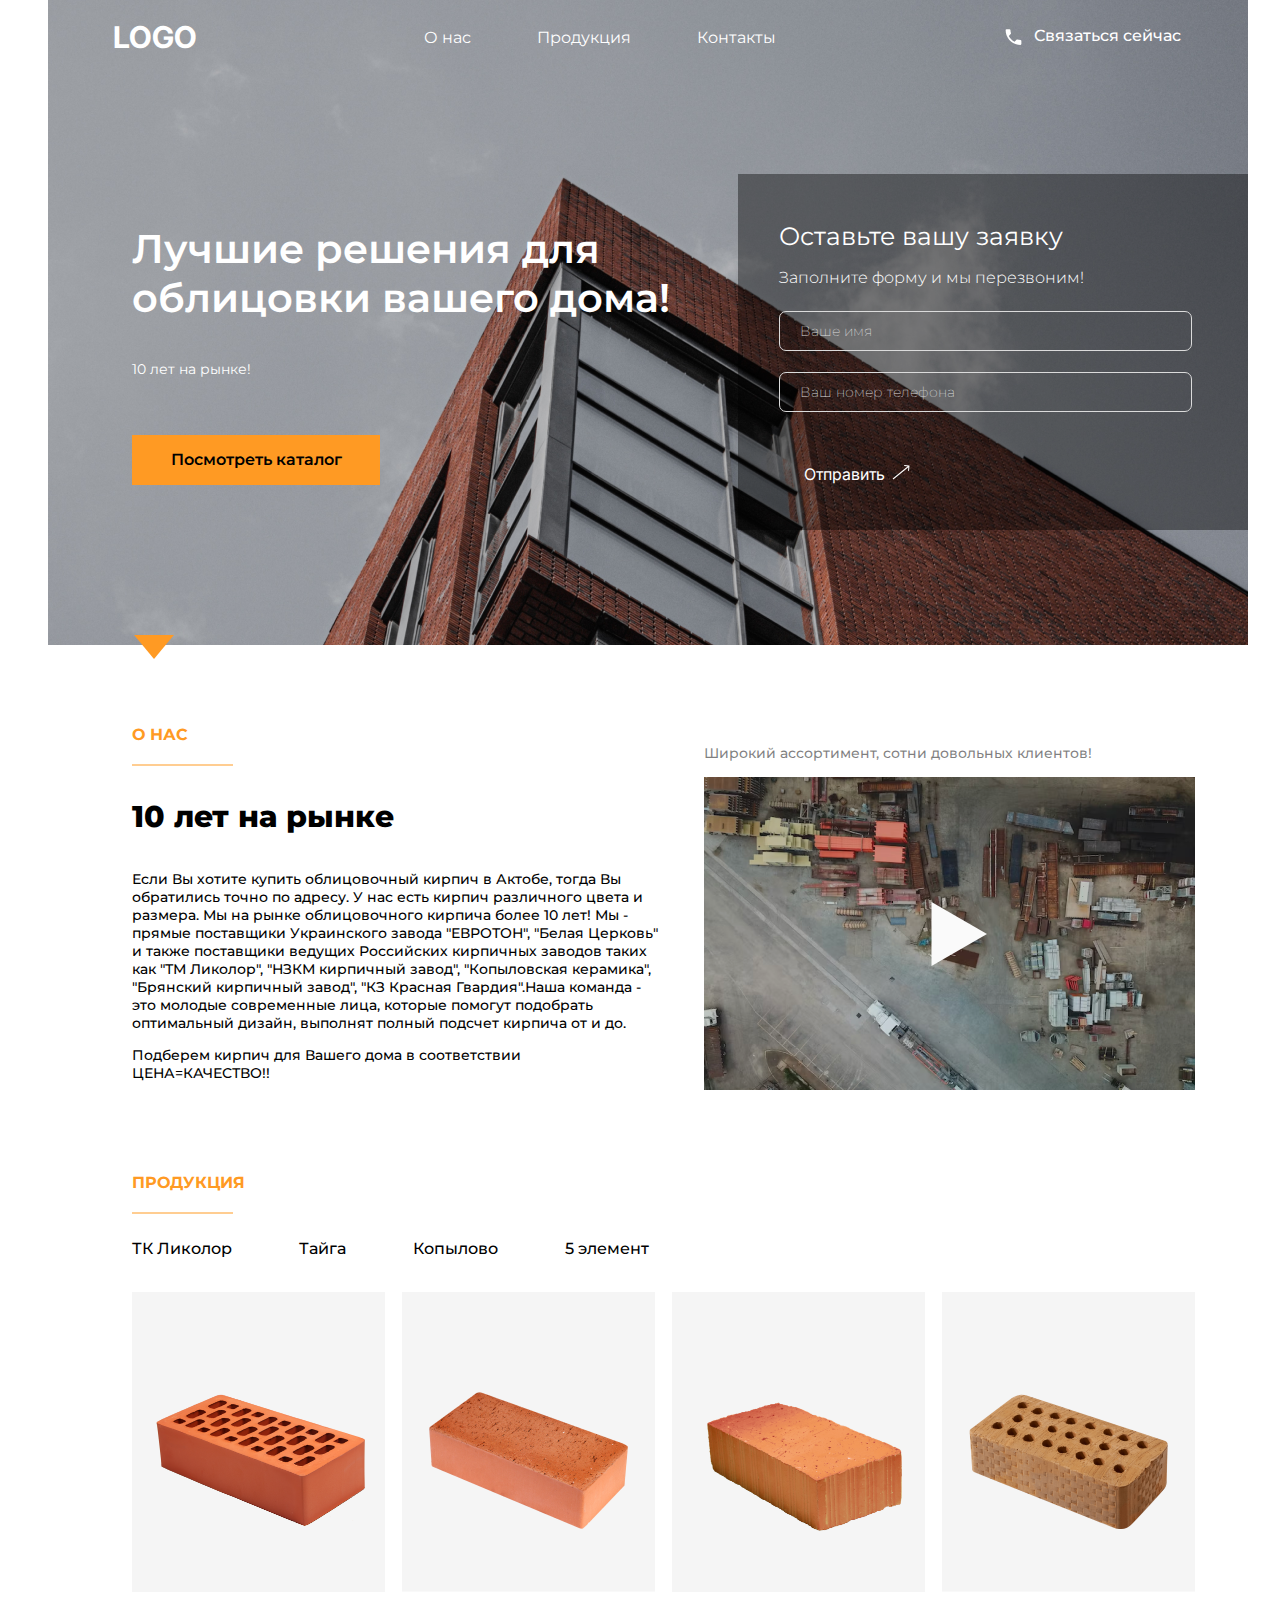
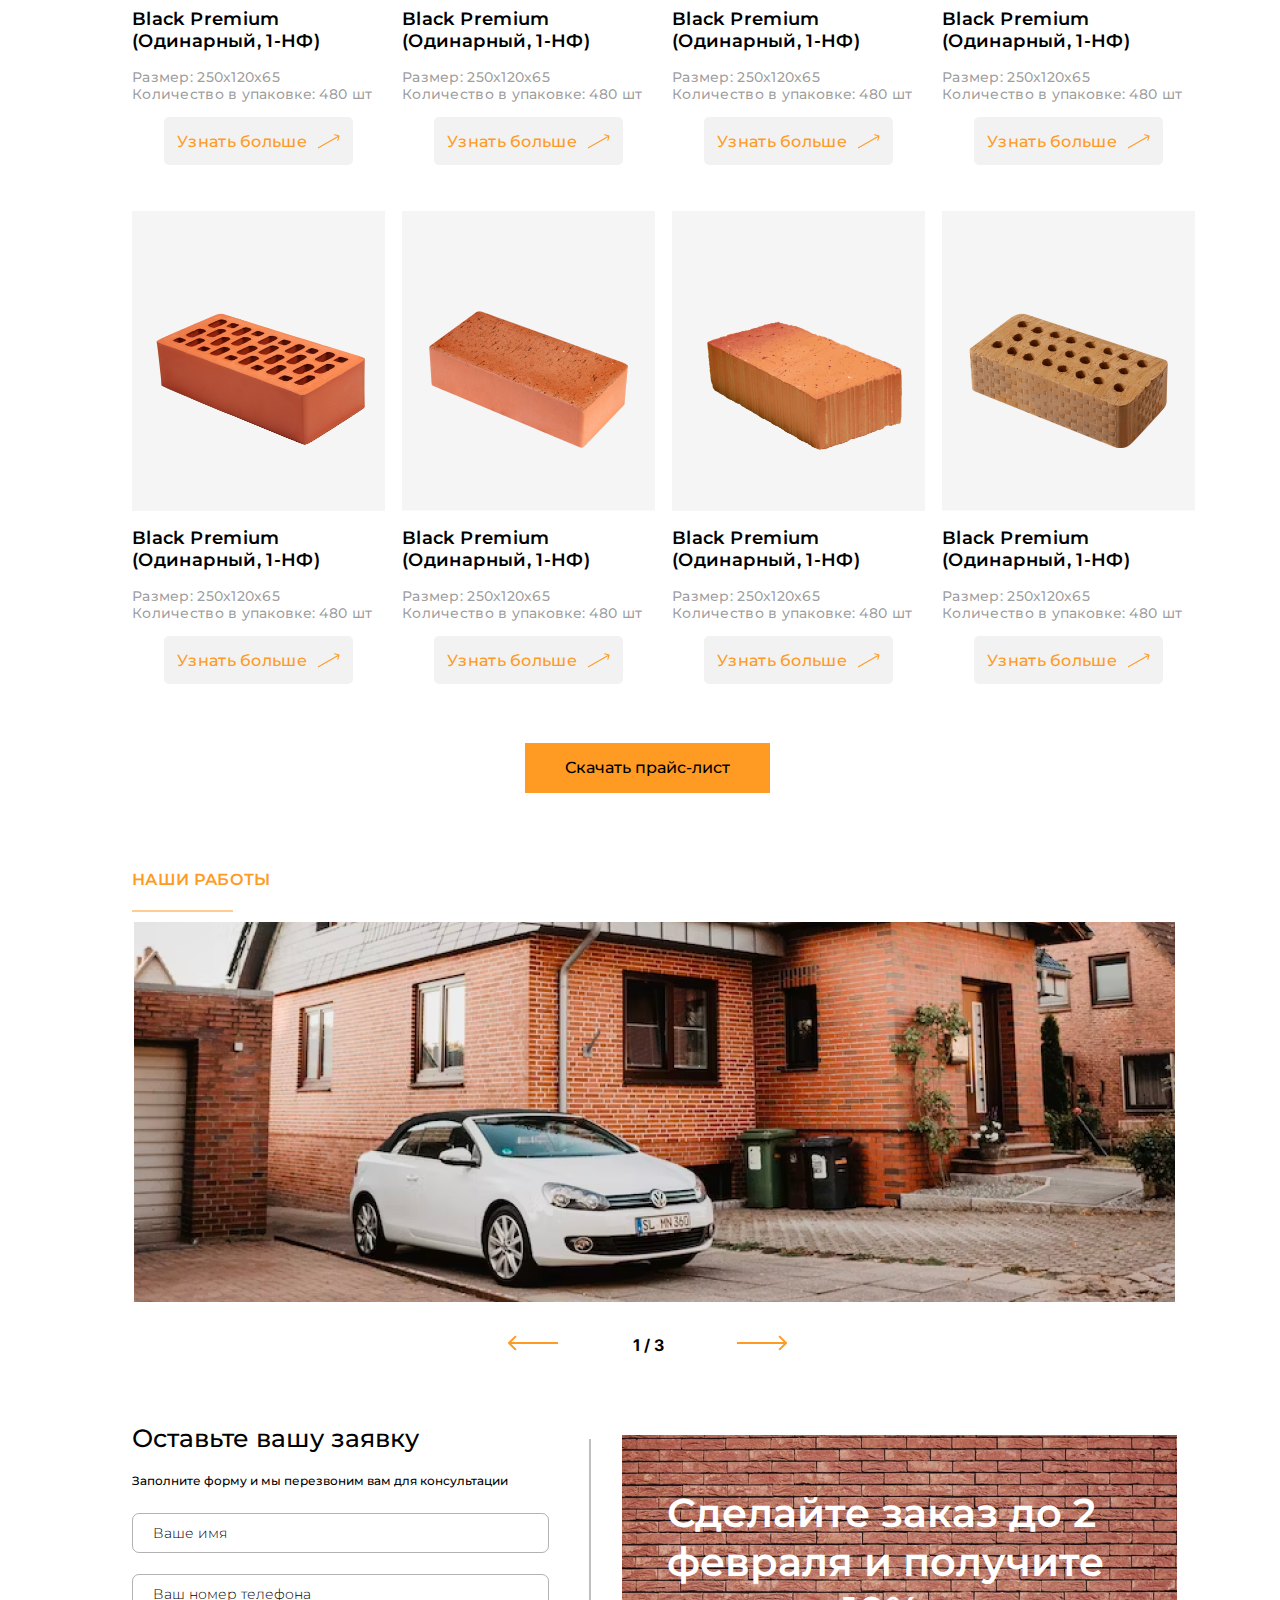
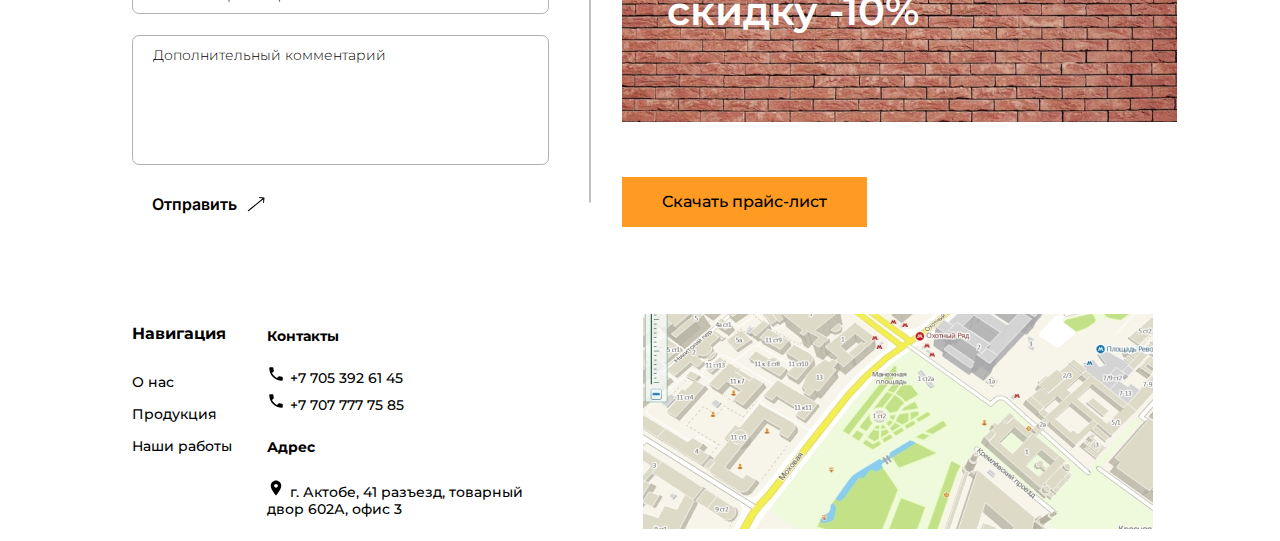
==== index.html @ 17f1da3a "Update and rename main.html to index.html" ====
<!DOCTYPE html>
<html>
  <head>
    <meta charset="utf-8">
    <meta name="author" content="пэкло">
    <meta name="description" content="TEST">
    <meta name="keywords" content="тест, проверка, html">
    <link rel="shortcut icon" href="favicon.ico" type="image/x-icon">
    <link rel="stylesheet" type="text/css" href="css.css" />
    <link rel="preconnect" href="https://fonts.googleapis.com">
    <link rel="preconnect" href="https://fonts.gstatic.com" crossorigin>
    <link href="https://fonts.googleapis.com/css2?family=Inter:wght@400&Inter:wght@700&family=Montserrat:wght@200&family=Montserrat:wght@300&family=Montserrat:wght@400&family=Montserrat:wght@500&family=Montserrat:wght@600&family=Montserrat:wght@700&display=swap" rel="stylesheet">
    <title>ObHouse</title>
  </head>
  <body>
    <div id="#space" class="space"></div>
    <nav class="navbar">
      <div class="container">
        <a href="#" class="navbar-brand">LOGO</a>
        <div class="navbar-wrap">
          <ul class="navbar-menu">
            <li><a href="#about-us">О нас</a></li>
            <li><a href="#products">Продукция</a></li>
            <li><a href="#contacts">Контакты</a></li>
          </ul>
        </div>
        <div class="callback-container"><svg width="21" height="22" viewBox="0 0 21 22" fill="none" xmlns="http://www.w3.org/2000/svg"><path d="M5.7925 9.94125C7.0525 12.4175 9.0825 14.4387 11.5588 15.7075L13.4837 13.7825C13.72 13.5463 14.07 13.4675 14.3763 13.5725C15.3562 13.8962 16.415 14.0712 17.5 14.0712C17.9812 14.0712 18.375 14.465 18.375 14.9462V18C18.375 18.4812 17.9812 18.875 17.5 18.875C9.28375 18.875 2.625 12.2163 2.625 4C2.625 3.51875 3.01875 3.125 3.5 3.125H6.5625C7.04375 3.125 7.4375 3.51875 7.4375 4C7.4375 5.09375 7.6125 6.14375 7.93625 7.12375C8.0325 7.43 7.9625 7.77125 7.7175 8.01625L5.7925 9.94125Z" fill="white"/></svg><a href="#popup" class="callback">Связаться сейчас</a>
        </div> 
      </div>
    </nav>
    <div class="body-container">
      <div class="body-container-leftside">
        <h1>Лучшие решения для облицовки вашего дома!</h1>
        <h2>10 лет на рынке!</h2>
        <a href="#products"><button>Посмотреть каталог</button></a>
      </div>
      <div class="body-container-rightside">
        <div class="body-container-rightside-inside">
          <h1>Оставьте вашу заявку</h1>
          <h2>Заполните форму и мы перезвоним!</h2>
          <form class="BCRI_input">
            <input id="inputName" type="text" name="firstname" placeholder="Ваше имя">
            <input id="inputTel" type="tel" name="telnum" maxlength="16" placeholder="Ваш номер телефона">
          </form>
          <div class="error_js_upper" id="error" style="color: red"></div>
          <a id="popupAppl" class="popup_appl_a" href="#popup_appl"><button class="BCRI_button" onclick="checkForm(this)">Отправить<svg width="18" height="15" viewBox="0 0 18 15" fill="none" xmlns="http://www.w3.org/2000/svg"><path d="M17.4973 1.05145C17.5258 0.776773 17.3261 0.531069 17.0514 0.502653L12.5753 0.0396072C12.3007 0.0111928 12.055 0.210827 12.0265 0.485504C11.9981 0.760181 12.1978 1.00589 12.4724 1.0343L16.4512 1.4459L16.0396 5.42466C16.0112 5.69934 16.2108 5.94504 16.4855 5.97346C16.7602 6.00187 17.0059 5.80224 17.0343 5.52756L17.4973 1.05145ZM1.3153 14.3881L17.3153 1.38806L16.6847 0.611943L0.684704 13.6119L1.3153 14.3881Z" fill="white"/></svg></button></a>
          <button id="BCRI_button" id="BCRI_button" class="BCRI_button" onclick="checkForm(this)">Отправить<svg width="18" height="15" viewBox="0 0 18 15" fill="none" xmlns="http://www.w3.org/2000/svg"><path d="M17.4973 1.05145C17.5258 0.776773 17.3261 0.531069 17.0514 0.502653L12.5753 0.0396072C12.3007 0.0111928 12.055 0.210827 12.0265 0.485504C11.9981 0.760181 12.1978 1.00589 12.4724 1.0343L16.4512 1.4459L16.0396 5.42466C16.0112 5.69934 16.2108 5.94504 16.4855 5.97346C16.7602 6.00187 17.0059 5.80224 17.0343 5.52756L17.4973 1.05145ZM1.3153 14.3881L17.3153 1.38806L16.6847 0.611943L0.684704 13.6119L1.3153 14.3881Z" fill="white"/></svg></button>
        </div>
      </div>
    </div>
    <svg class ="svg-delta" width="40" height="24" viewBox="0 0 40 24" fill="none" xmlns="http://www.w3.org/2000/svg"><path d="M20 24L39.9186 0H0.0814152L20 24Z" fill="#FF9A23"/></svg>
    <div class="AbtComp" id="about-us">
      <div class="AbtComp-leftside">
        <h1>О НАС</h1>
        <h2>10 лет на рынке</h2>
        <p class="AbtComp-text">
           Если Вы хотите купить облицовочный кирпич в Актобе, тогда Вы обратились точно по адресу. У нас есть кирпич различного цвета и размера. Мы на рынке облицовочного кирпича более 10 лет! Мы - прямые поставщики Украинского завода "ЕВРОТОН", "Белая Церковь" и также поставщики ведущих Российских кирпичных заводов таких как "ТМ Ликолор", "НЗКМ кирпичный завод", "Копыловская керамика", "Брянский кирпичный завод", "КЗ Красная Гвардия".Наша команда - это молодые современные лица, которые помогут подобрать оптимальный дизайн, выполнят полный подсчет кирпича от и до.
        </p>
        <p class="AbtComp-text-second">
          Подберем кирпич для Вашего дома в соответствии ЦЕНА=КАЧЕСТВО!!
        </p>
      </div>
      <div class="AbtComp-rightside">
        <h1>Широкий ассортимент, сотни довольных клиентов!</h1>
        <img src="img/image2.png"/>
        <svg width="56" height="66" viewBox="0 0 56 66" fill="none" xmlns="http://www.w3.org/2000/svg"><path d="M56 33L0.5 0.957062L0.5 65.0429L56 33Z" fill="#FAFAFA"/></svg>
      </div>
    </div>
    <div class="products" id="products">
      <h1 class="products-hero-text">ПРОДУКЦИЯ</h1>
      <div class="products-categories">
        <a>ТК Ликолор</a>
        <a>Тайга</a>
        <a>Копылово</a>
        <a>5 элемент</a>
      </div>
      <div class="products-cards">
        <div class="products-cards-top">
          <div class="products-card">
            <img src="img/block1.png" alt="zxc"/>
            <h1>Black Premium (Одинарный, 1-НФ)</h1>
            <h2>Размер: 250х120х65</h2>
            <h3>Количество в упаковке: 480 шт</h3>
            <button>Узнать больше<svg width="23" height="15" viewBox="0 0 23 15" fill="none" xmlns="http://www.w3.org/2000/svg"><path d="M22.4824 2.13156C22.555 1.86515 22.398 1.59028 22.1316 1.51762L17.7901 0.333589C17.5237 0.260932 17.2488 0.418 17.1762 0.684413C17.1035 0.950826 17.2606 1.2257 17.527 1.29835L21.3861 2.35082L20.3336 6.20988C20.2609 6.47629 20.418 6.75116 20.6844 6.82382C20.9508 6.89648 21.2257 6.73941 21.2984 6.473L22.4824 2.13156ZM1.24807 14.4341L22.2481 2.43412L21.7519 1.56588L0.751931 13.5659L1.24807 14.4341Z" fill="#FF9A23"/></svg></button>
          </div>
          <div class="products-card">
            <img src="img/block2.png" alt="zxc"/>
            <h1>Black Premium (Одинарный, 1-НФ)</h1>
            <h2>Размер: 250х120х65</h2>
            <h3>Количество в упаковке: 480 шт</h3>
            <button>Узнать больше<svg width="23" height="15" viewBox="0 0 23 15" fill="none" xmlns="http://www.w3.org/2000/svg"><path d="M22.4824 2.13156C22.555 1.86515 22.398 1.59028 22.1316 1.51762L17.7901 0.333589C17.5237 0.260932 17.2488 0.418 17.1762 0.684413C17.1035 0.950826 17.2606 1.2257 17.527 1.29835L21.3861 2.35082L20.3336 6.20988C20.2609 6.47629 20.418 6.75116 20.6844 6.82382C20.9508 6.89648 21.2257 6.73941 21.2984 6.473L22.4824 2.13156ZM1.24807 14.4341L22.2481 2.43412L21.7519 1.56588L0.751931 13.5659L1.24807 14.4341Z" fill="#FF9A23"/></svg></button>
          </div>
          <div class="products-card">
            <img src="img/block3.png" alt="zxc"/>
            <h1>Black Premium (Одинарный, 1-НФ)</h1>
            <h2>Размер: 250х120х65</h2>
            <h3>Количество в упаковке: 480 шт</h3>
            <button>Узнать больше<svg width="23" height="15" viewBox="0 0 23 15" fill="none" xmlns="http://www.w3.org/2000/svg"><path d="M22.4824 2.13156C22.555 1.86515 22.398 1.59028 22.1316 1.51762L17.7901 0.333589C17.5237 0.260932 17.2488 0.418 17.1762 0.684413C17.1035 0.950826 17.2606 1.2257 17.527 1.29835L21.3861 2.35082L20.3336 6.20988C20.2609 6.47629 20.418 6.75116 20.6844 6.82382C20.9508 6.89648 21.2257 6.73941 21.2984 6.473L22.4824 2.13156ZM1.24807 14.4341L22.2481 2.43412L21.7519 1.56588L0.751931 13.5659L1.24807 14.4341Z" fill="#FF9A23"/></svg></button>
          </div>
          <div class="products-card">
            <img src="img/block4.png" alt="zxc"/>
            <h1>Black Premium (Одинарный, 1-НФ)</h1>
            <h2>Размер: 250х120х65</h2>
            <h3>Количество в упаковке: 480 шт</h3>
            <button>Узнать больше<svg width="23" height="15" viewBox="0 0 23 15" fill="none" xmlns="http://www.w3.org/2000/svg"><path d="M22.4824 2.13156C22.555 1.86515 22.398 1.59028 22.1316 1.51762L17.7901 0.333589C17.5237 0.260932 17.2488 0.418 17.1762 0.684413C17.1035 0.950826 17.2606 1.2257 17.527 1.29835L21.3861 2.35082L20.3336 6.20988C20.2609 6.47629 20.418 6.75116 20.6844 6.82382C20.9508 6.89648 21.2257 6.73941 21.2984 6.473L22.4824 2.13156ZM1.24807 14.4341L22.2481 2.43412L21.7519 1.56588L0.751931 13.5659L1.24807 14.4341Z" fill="#FF9A23"/></svg></button>
          </div>
        </div>
        <div class="products-cards-bottom">
          <div class="products-card">
            <img src="img/block1.png" alt="zxc"/>
            <h1>Black Premium (Одинарный, 1-НФ)</h1>
            <h2>Размер: 250х120х65</h2>
            <h3>Количество в упаковке: 480 шт</h3>
            <button>Узнать больше<svg width="23" height="15" viewBox="0 0 23 15" fill="none" xmlns="http://www.w3.org/2000/svg"><path d="M22.4824 2.13156C22.555 1.86515 22.398 1.59028 22.1316 1.51762L17.7901 0.333589C17.5237 0.260932 17.2488 0.418 17.1762 0.684413C17.1035 0.950826 17.2606 1.2257 17.527 1.29835L21.3861 2.35082L20.3336 6.20988C20.2609 6.47629 20.418 6.75116 20.6844 6.82382C20.9508 6.89648 21.2257 6.73941 21.2984 6.473L22.4824 2.13156ZM1.24807 14.4341L22.2481 2.43412L21.7519 1.56588L0.751931 13.5659L1.24807 14.4341Z" fill="#FF9A23"/></svg></button>
          </div>
          <div class="products-card">
            <img src="img/block2.png" alt="zxc"/>
            <h1>Black Premium (Одинарный, 1-НФ)</h1>
            <h2>Размер: 250х120х65</h2>
            <h3>Количество в упаковке: 480 шт</h3>
            <button>Узнать больше<svg width="23" height="15" viewBox="0 0 23 15" fill="none" xmlns="http://www.w3.org/2000/svg"><path d="M22.4824 2.13156C22.555 1.86515 22.398 1.59028 22.1316 1.51762L17.7901 0.333589C17.5237 0.260932 17.2488 0.418 17.1762 0.684413C17.1035 0.950826 17.2606 1.2257 17.527 1.29835L21.3861 2.35082L20.3336 6.20988C20.2609 6.47629 20.418 6.75116 20.6844 6.82382C20.9508 6.89648 21.2257 6.73941 21.2984 6.473L22.4824 2.13156ZM1.24807 14.4341L22.2481 2.43412L21.7519 1.56588L0.751931 13.5659L1.24807 14.4341Z" fill="#FF9A23"/></svg></button>
          </div>
          <div class="products-card">
            <img src="img/block3.png" alt="zxc"/>
            <h1>Black Premium (Одинарный, 1-НФ)</h1>
            <h2>Размер: 250х120х65</h2>
            <h3>Количество в упаковке: 480 шт</h3>
            <button>Узнать больше<svg width="23" height="15" viewBox="0 0 23 15" fill="none" xmlns="http://www.w3.org/2000/svg"><path d="M22.4824 2.13156C22.555 1.86515 22.398 1.59028 22.1316 1.51762L17.7901 0.333589C17.5237 0.260932 17.2488 0.418 17.1762 0.684413C17.1035 0.950826 17.2606 1.2257 17.527 1.29835L21.3861 2.35082L20.3336 6.20988C20.2609 6.47629 20.418 6.75116 20.6844 6.82382C20.9508 6.89648 21.2257 6.73941 21.2984 6.473L22.4824 2.13156ZM1.24807 14.4341L22.2481 2.43412L21.7519 1.56588L0.751931 13.5659L1.24807 14.4341Z" fill="#FF9A23"/></svg></button>
          </div>
          <div class="products-card">
            <img src="img/block4.png" alt="zxc"/>
            <h1>Black Premium (Одинарный, 1-НФ)</h1>
            <h2>Размер: 250х120х65</h2>
            <h3>Количество в упаковке: 480 шт</h3>
            <button>Узнать больше<svg width="23" height="15" viewBox="0 0 23 15" fill="none" xmlns="http://www.w3.org/2000/svg"><path d="M22.4824 2.13156C22.555 1.86515 22.398 1.59028 22.1316 1.51762L17.7901 0.333589C17.5237 0.260932 17.2488 0.418 17.1762 0.684413C17.1035 0.950826 17.2606 1.2257 17.527 1.29835L21.3861 2.35082L20.3336 6.20988C20.2609 6.47629 20.418 6.75116 20.6844 6.82382C20.9508 6.89648 21.2257 6.73941 21.2984 6.473L22.4824 2.13156ZM1.24807 14.4341L22.2481 2.43412L21.7519 1.56588L0.751931 13.5659L1.24807 14.4341Z" fill="#FF9A23"/></svg></button>
          </div>
        </div>
      </div>
      <button class="products-pricelist-button">Скачать прайс-лист</button>
    </div>
    <div class="ourworks" id="ourworks">
      <h1 class="ourworks-hero-text">НАШИ РАБОТЫ</h1>
      <div class="ourworks-container swiper mySwiper">
        <div class="ourworks-wrapper swiper-wrapper">
          <div class="ourworks-block swiper-slide"><img class="car-img" src="img/car.png" alt="zxc"/></div>
          <div class="ourworks-block swiper-slide"><img class="car-img" src="img/car.png" alt="zxc"/></div>
          <div class="ourworks-block swiper-slide"><img class="car-img" src="img/car.png" alt="zxc"/></div>
        </div>
      </div>
      <div class="svgs">
        <div class="img-navbar">
          <button class="button-left-arrow"><svg class ="left-arrow" width="51" height="16" viewBox="0 0 51 16" fill="none" xmlns="http://www.w3.org/2000/svg"><path d="M0.292881 8.70711C-0.097641 8.31658 -0.097641 7.68342 0.292881 7.29289L6.65684 0.928932C7.04737 0.538408 7.68053 0.538408 8.07106 0.928932C8.46158 1.31946 8.46158 1.95262 8.07106 2.34315L2.4142 8L8.07106 13.6569C8.46158 14.0474 8.46158 14.6805 8.07106 15.0711C7.68053 15.4616 7.04737 15.4616 6.65684 15.0711L0.292881 8.70711ZM50.0102 9H0.999989V7H50.0102V9Z" fill="#FF9A23"/></svg></button>
          <div class="swiper-pagination"></div>
          <!-- <svg class="left-circle" width="7" height="6" viewBox="0 0 7 6" fill="none" xmlns="http://www.w3.org/2000/svg"><circle cx="3.01025" cy="3" r="3" fill="#FF9A23"/></svg>
          <svg width="7" height="6" viewBox="0 0 7 6" fill="none" xmlns="http://www.w3.org/2000/svg"><circle cx="3.01025" cy="3" r="3" fill="#FF9A23" fill-opacity="0.22"/></svg>
          <svg class="right-circle" width="7" height="6" viewBox="0 0 7 6" fill="none" xmlns="http://www.w3.org/2000/svg"><circle cx="3.01025" cy="3" r="3" fill="#FF9A23" fill-opacity="0.22"/></svg> -->
          <button class="button-right-arrow"><svg class ="right-arrow" width="51" height="16" viewBox="0 0 51 16" fill="none" xmlns="http://www.w3.org/2000/svg"><path d="M49.7276 8.70711C50.1181 8.31658 50.1181 7.68342 49.7276 7.29289L43.3636 0.928932C42.9731 0.538408 42.3399 0.538408 41.9494 0.928932C41.5589 1.31946 41.5589 1.95262 41.9494 2.34315L47.6062 8L41.9494 13.6569C41.5589 14.0474 41.5589 14.6805 41.9494 15.0711C42.3399 15.4616 42.9731 15.4616 43.3636 15.0711L49.7276 8.70711ZM0.0102539 9H49.0205V7H0.0102539L0.0102539 9Z" fill="#FF9A23"/></svg></button>
        </div>
      </div>
    </div>
    <div class="review">
      <div class="review-leftside">
        <h1>Оставьте вашу заявку</h1>
        <h2>Заполните форму и мы перезвоним вам для консультации</h2>
        <div class="review-leftside-input">
          <input id="inputNameBott" type="text" name="firstname" placeholder="Ваше имя">
          <input id="inputTelBott" type="tel" name="telnum" maxlength="16" placeholder="Ваш номер телефона">
            <div class="input-big-message">
          <input id="inputBigMessageBott" type="message" name="bigmessage" placeholder="Дополнительный комментарий">
            </div>
          <a class="popup_appl_a" href="#popup_appl"><button class="review-send-button" onclick="checkFormBott(this)">Отправить<svg width="18" height="15" viewBox="0 0 18 15" fill="none" xmlns="http://www.w3.org/2000/svg"> <path d="M17.4973 1.05145C17.5258 0.776773 17.3261 0.531069 17.0514 0.502653L12.5753 0.0396072C12.3007 0.0111928 12.055 0.210827 12.0265 0.485504C11.9981 0.760181 12.1978 1.00589 12.4724 1.0343L16.4512 1.4459L16.0396 5.42466C16.0112 5.69934 16.2108 5.94504 16.4855 5.97346C16.7602 6.00187 17.0059 5.80224 17.0343 5.52756L17.4973 1.05145ZM1.3153 14.3881L17.3153 1.38806L16.6847 0.611943L0.684704 13.6119L1.3153 14.3881Z" fill="black"/></svg></button></a>
        </div>
      </div>
      <svg width="2" height="364" viewBox="0 0 2 364" fill="none" xmlns="http://www.w3.org/2000/svg"><path d="M1 363.5V0" stroke="black" stroke-opacity="0.5"/></svg>
      <div class="review-rightside">
        <img src="img/blockwall.png" alt="zxc"/>
        <h1>Сделайте заказ до 2 февраля и получите скидку -10%</h1>
        <button class="review-pricelist-button">Скачать прайс-лист</button>
      </div>
    </div>
    <div class="footer" id="contacts">
      <div class="footer-first-part">
        <h1>Навигация</h1>
        <nav class="footer-navbar">
          <a href="#about-us">О нас</a>
          <a href="#products">Продукция</a>
          <a href="#ourworks">Наши работы</a>
        </nav>
      </div>
      <div class="footer-second-part">
        <h1>Контакты</h1>
        <p><svg width="18" height="18" viewBox="0 0 18 18" fill="none" xmlns="http://www.w3.org/2000/svg"><path d="M4.965 8.0925C6.045 10.215 7.785 11.9475 9.9075 13.035L11.5575 11.385C11.76 11.1825 12.06 11.115 12.3225 11.205C13.1625 11.4825 14.07 11.6325 15 11.6325C15.4125 11.6325 15.75 11.97 15.75 12.3825V15C15.75 15.4125 15.4125 15.75 15 15.75C7.9575 15.75 2.25 10.0425 2.25 3C2.25 2.5875 2.5875 2.25 3 2.25H5.625C6.0375 2.25 6.375 2.5875 6.375 3C6.375 3.9375 6.525 4.8375 6.8025 5.6775C6.885 5.94 6.825 6.2325 6.615 6.4425L4.965 8.0925Z" fill="black"/></svg>+7 705 392 61 45</p>
        <p><svg width="18" height="18" viewBox="0 0 18 18" fill="none" xmlns="http://www.w3.org/2000/svg"><path d="M4.965 8.0925C6.045 10.215 7.785 11.9475 9.9075 13.035L11.5575 11.385C11.76 11.1825 12.06 11.115 12.3225 11.205C13.1625 11.4825 14.07 11.6325 15 11.6325C15.4125 11.6325 15.75 11.97 15.75 12.3825V15C15.75 15.4125 15.4125 15.75 15 15.75C7.9575 15.75 2.25 10.0425 2.25 3C2.25 2.5875 2.5875 2.25 3 2.25H5.625C6.0375 2.25 6.375 2.5875 6.375 3C6.375 3.9375 6.525 4.8375 6.8025 5.6775C6.885 5.94 6.825 6.2325 6.615 6.4425L4.965 8.0925Z" fill="black"/></svg>+7 707 777 75 85</p>
        <h2>Адрес</h2>
        <p class="footer-adress"><svg width="18" height="18" viewBox="0 0 18 18" fill="none" xmlns="http://www.w3.org/2000/svg"><path d="M9 8.625C8.50272 8.625 8.02581 8.42746 7.67417 8.07582C7.32254 7.72419 7.125 7.24728 7.125 6.75C7.125 6.25272 7.32254 5.7758 7.67417 5.42417C8.02581 5.07254 8.50272 4.875 9 4.875C9.49728 4.875 9.97419 5.07254 10.3258 5.42417C10.6775 5.7758 10.875 6.25272 10.875 6.75C10.875 6.99623 10.8265 7.24005 10.7323 7.46753C10.638 7.69502 10.4999 7.90171 10.3258 8.07582C10.1517 8.24993 9.94502 8.38805 9.71753 8.48227C9.49005 8.5765 9.24623 8.625 9 8.625ZM9 1.5C7.60761 1.5 6.27226 2.05312 5.28769 3.03769C4.30312 4.02226 3.75 5.35761 3.75 6.75C3.75 10.6875 9 16.5 9 16.5C9 16.5 14.25 10.6875 14.25 6.75C14.25 5.35761 13.6969 4.02226 12.7123 3.03769C11.7277 2.05312 10.3924 1.5 9 1.5Z" fill="black"/></svg>г. Актобе, 41 разъезд, товарный двор 602А, офис 3</p>
      </div>
      <div class="footer-geo">
        <img src="img/geo.png" alt="zxc"/>
      </div>
    </div>
    <div id="popup" class="popup">
      <a href="#space" class="popup_area"></a>
      <div class="popup_body">
        <div class="popup_content">
          <a href="#space" class="popup_close">X</a>
          <div class="popup_title">Наши контакты:</div>
          <div class="popup_text">
          <h1>+7-705-392-61-45</h1>
          <h2>+7-707-777-75-85</h2>
          <p>Адрес:</p>
          <h3>г. Актобе, 41 разъезд,</h3>
          <h4>товарный двор 602А, офис 3</h4>
          </div>
        </div>
      </div>
    </div>
    <div id="popup_appl" class="popup_appl">
      <a href="#space" class="popup_area_appl"></a>
      <div class="popup_body_appl">
        <div class="popup_content_appl">
          <a href="#space" class="popup_close_appl">X</a>
          <div class="popup_title_appl">Ваша заявка подана</div>
          <div class="popup_text_appl">
          <h1>Мы обязательно с вами свяжемся, спасибо!</h1>
          </div>
        </div>
      </div>
    </div>
  </body>
  <noscript>включу жаву сука</noscript>
  <script src="https://cdn.jsdelivr.net/npm/swiper@11/swiper-bundle.min.js"></script>
  <script src="swiper.js"></script>
</html>
<script src="main.js"></script>
---- css.css ----
html {
	margin-left: 16px;
	scroll-behavior: smooth;
}

body {
	background-color: black;
	width: 1200px;
	display: block;
    margin-left: auto;
    margin-right: auto;
    margin-top: 0;
   	background: url(img/image.png) center;
  	background-repeat: no-repeat;
  	background-position-y: 0;
  	background-size: 1200px 645px;
}

.navbar {
	width: 1200px;
	height: 74px;
}

.navbar .container {
	height: inherit;
	display: flex;
	justify-content: space-between;
	align-items: center;
}
.navbar-menu {
	list-style-type: none;
	padding-left: 0;
	margin-left: 0;
	margin-bottom: 10px;
}

.navbar-menu li {
	display: inline-block;
}

.navbar-menu li a {
	display: inline-block;
	color: white;
	text-decoration: none;
	font-family: Montserrat;
	font-size: 16px;
	padding-left: 16px;
	padding-right: 16px;
	margin-left: 15px;
	margin-right: 15px;
	font-weight: 400;
	transition: .2s;
}

.navbar-wrap {
	display: flex;
	flex-flow: row nowrap;
	margin-bottom: 5px;
}

.callback {
	margin-left: 10px;
	margin-right: 67px;
	color: white;
	text-decoration: none;
	font-family: Montserrat;
	font-size: 16px;
	font-weight: 500;
}

.callback-container:hover {
	scale: 1.1;
	transition: .2s;
}

.navbar-brand {
	font-family: Inter;
	font-weight: 700;
	color: white;
	font-size: 30px;
	text-decoration: none;
	margin-left: 65px;
	transition: .2s;
}

.navbar-brand:hover {
	scale: 1.2;
	transition: .2s;
}

.navbar-menu li a:hover{
	scale: 1.1;
	transition: .2s;
}

.callback-container {
	display: flex;
	transition: .2s;
}

.body-container {
	margin: 123px auto 0 auto;
	width: 1200px;
	display: flex;
    height: 450px;
}

.body-container-leftside {
	margin-left: 7%;
	display: flex;
	flex-direction: column;
}

.body-container-leftside h1 {
	font-family: Montserrat;
	font-size: 40px;
	font-weight: 600;
	color: white;
	width: 540px;
	height: fit-content;
}

.body-container-leftside h2 {
	font-family: Montserrat;
	font-size: 14px;
	font-weight: 400;
	color: white;
}

.body-container-leftside button {
	cursor: pointer;
	width: 248px;
	height: 50px;
	background-color: #ff9a23;
	border: none;
	font-family: Montserrat;
	font-size: 16px;
	font-weight: 600;
	transition: .15s;
	margin-top: 45px;
}

.body-container-leftside button:hover {
	background-color: #eb7d00;
	transition: .15s;
}

.body-container-rightside {
	margin-left: 5.5%;
	background-color: rgba(0, 0, 0, 40%);
	height: 326px;
	margin-top: -23px;
	padding-top: 30px;
}

.body-container-rightside-inside {
	display: flex;
	flex-direction: column;
	margin-left: 8%;
}

.body-container-rightside-inside h1 {
	font-family: Montserrat;
	font-size: 25px;
	font-weight: 400;
	width: 510px;
	color: white;
}

.body-container-rightside-inside h2 {
	font-family: Montserrat;
	font-size: 16px;
	font-weight: 300;
	color: white;
	margin-block-start: 0;
}

.BCRI_input {
	width: 88%;
	display: flex;
	flex-direction: column;
}

.BCRI_input input {
	margin: 11px 0 10px 0;
	padding: 10px 20px 10px 20px;
	font-family: Montserrat;
	font-size: 14px;
	color: white;
	background-color: rgba(0,0,0,0);
	cursor: text;
	border: 1px solid #dbdbdb;
	border-radius: 7px;
}

.BCRI_input input::placeholder {
	color: #dbdbdb;
	font-weight: 200;
}

.BCRI_button {
	color: white;
	cursor: pointer;
	font-family: Inter;
	font-weight: 400;
	font-size: 16px;
	width: fit-content;
	height: fit-content;
	margin: 25px 0 0 0;
	padding: 23px 20px 23px 25px;
	background-color: rgba(0,0,0,0);
	border: 0;
	transition: .15s;
}

.BCRI_button svg{
	margin-left: 7px;
}

.BCRI_button:hover {
	background-color: rgba(255,255,255,15%);
	transition: .15s;
	border-radius: 7px;
}

.svg-delta {
	position: relative;
	left: 7.2%;
	top: -12px;
}

.AbtComp {
	display: flex;
	margin-top: 39px;
	height: 448px;
}

.AbtComp-leftside {
	margin-left: 7%;
}

.AbtComp-leftside h1 {
	font-family: Montserrat;
	font-size: 16px;
	color: #ff9a23;
}

.AbtComp-leftside h1::after {
	display: block;
	content: "";
	position: relative;
	margin: 20px 0 0 0 ;
    width: 101px;
    height: 2px;
    background-color: #ffcd91;
}

.AbtComp-leftside h2 {
	font-family: Montserrat;
	font-size: 30px;
	font-weight: 800;
	margin-top: 6%;
}

.AbtComp-text {
	margin-top: 35px;
	width: 530px;
	font-family: Montserrat;
	font-size: 14px;
	font-weight: 500;
}

.AbtComp-text-second {
	width: 400px;
	font-family: Montserrat;
	font-size: 14px;
	font-weight: 500;
}

.AbtComp-rightside {
	margin-left: 3.5%;
	margin-top: 1.7%;
}


.AbtComp-rightside h1{
	font-family: Montserrat;
	font-size: 14px;
	font-weight: 500;
	color: rgba(0,0,0,50%);
	margin-bottom: 15px;
}

.AbtComp-rightside svg{
	position: relative;
	bottom: 193px;
	left: 227px;
}

.products {
	margin-left: 7%;
}

.products-hero-text {
	font-family: Montserrat;
	font-size: 16px;
	color: #ff9a23;
}

.products-hero-text::after {
	display: block;
	content: "";
	position: relative;
	margin: 20px 0 0 0 ;
    width: 101px;
    height: 2px;
    background-color: #ffcd91;
}

.products-categories {
	display: flex;
	align-items: center;
	gap: 6%;
	margin-top: 25px;
}

.products-categories a{
	font-family: Montserrat;
	font-size: 16px;
	font-weight: 500;
	transition: 0.1s;
}

.products-categories a:hover {
	cursor:	pointer;
	font-weight: 800;
}

.products-cards {
	margin-top: 34px;
}

.products-cards-top {
	display: flex;
	gap: 17px;
}

.products-cards-bottom {
	display: flex;
	gap: 17px;
	margin-top: 32px
}

.products-card {
/*	border: 1px solid black;*/
	width: 253px;
	height: 487px;
	background-color: white;
	transition: 0.15s;
}

.products-card img {
	width: 253px;
	height: 300px;
}

.products-card h1{
	font-family: 'Montserrat';
	font-style: normal;
	font-weight: 600;
	font-size: 18px;
	line-height: 22px;
	letter-spacing: 0.02em;
	margin-bottom: 17px;
}

.products-card h2 {
	font-family: 'Montserrat';
	font-style: normal;
	font-weight: 500;
	font-size: 14px;
	line-height: 17px;
	letter-spacing: 0.02em;
	color: rgba(0, 0, 0, 0.4);
	margin-bottom: 0;
}

.products-card h3 {
	font-family: 'Montserrat';
	font-style: normal;
	font-weight: 500;
	font-size: 14px;
	line-height: 17px;
	letter-spacing: 0.02em;
	color: rgba(0, 0, 0, 0.4);
	margin-top: 0;
}

.products-card button {
	display: flex;
	align-items: center;
	cursor: pointer;
	border: none;
	background-color: rgba(0,0,0,0);
	font-family: 'Montserrat';
	font-style: normal;
	font-weight: 500;
	font-size: 16px;
	line-height: 20px;
	letter-spacing: 0.02em;
	color: #FF9A23;
	padding: 15px 13px 13px 13px;
	transition: 0.15s;
	margin-left: auto;
	margin-right: auto;
	border-radius: 5px;
	background-color: #f2f2f2;
}

.products-card button svg {
	margin-left: 10px;
}

.products-card:hover {
	scale: 1.1;
	box-shadow: 0px 0px 13px rgba(0,0,0,50%);
}

.products-card button:hover {
	background-color: black;
}

.products-pricelist-button {
	display: block;
	margin: 45px 400px 50px 393px;
	font-family: 'Montserrat';
	font-style: normal;
	font-weight: 500;
	font-size: 16px;
	line-height: 20px;
	color: #000000;
	padding: 15px 40px 15px 40px;
	border: none;
	background-color: #ff9a23;
	transition: .15s;
}

.products-pricelist-button:hover {
	cursor: pointer;
	background-color: #eb7d00;
}

.ourworks {
	margin: 77px 0 0 7%;
}

.ourworks-hero-text {
	font-family: 'Montserrat';
	font-style: normal;
	font-weight: 600;
	font-size: 16px;
	line-height: 20px;
	letter-spacing: 0.02em;
	color: #FF9A23;
}

.ourworks-hero-text::after {
	display: block;
	content: "";
	position: relative;
	margin: 20px 0 0 0 ;
    width: 101px;
    height: 2px;
    background-color: #ffcd91;
}

.ourworks-imgs {
	margin-top: 33px;
}

.car-img {
	width: 1041px;
	height: 380px;
}

.house-img {
	width: 141px;
	height: 380px;
}

.svgs {
	margin-left: -84px;
	width: 1200px;
}

.img-navbar {
	display: flex;
	align-items: center;
	justify-content: space-between;
	width: 290px;
	margin: 28px auto 30px auto;
}

.left-circle {
	margin-right: -50px;
}

.right-circle {
	margin-left: -50px;
}

.review {
	width: 1200px;
	display: flex;
	margin: 50px 0 0 7%;
}

.review svg {
	margin-top: 30px;
}

.review-leftside {
	margin-right: 40px;
}


.review-leftside h1{
	font-family: 'Montserrat';
	font-style: normal;
	font-weight: 500;
	font-size: 25px;
	line-height: 96.4%;
	color: #000000;
	margin-bottom: 25px;
}

.review-leftside h2{
	font-family: 'Montserrat';
	font-style: normal;
	font-weight: 500;
	font-size: 12px;
	line-height: 96.4%;
	color: #000000;
	margin-bottom: 15px;
}

.review-leftside-input {
	width: 417px;
	display: flex;
	flex-direction: column;
}

.review-leftside-input input {
	margin: 11px 0 10px 0;
	padding: 10px 20px 10px 20px;
	font-family: Montserrat;
	font-size: 14px;
	color: black;
	background-color: rgba(0,0,0,0);
	cursor: pointer;
	border: 1px solid rgba(0, 0, 0, 0.3);;
	border-radius: 7px;
}

.review-leftside-input input::placeholder {
	color: rgba(0, 0, 0, 1);;
	font-weight: 300;
}

.input-big-message input {
	width: 375px;
	padding: 10px 20px 100px 20px;
}

.review-rightside {
	margin: 26px 0 0 31px;
}

.review-rightside h1 {
	width: 450px;
	font-family: 'Montserrat';
	font-style: normal;
	font-weight: 600;
	font-size: 40px;
	line-height: 49px;
	color: #FFFFFF;
	position: relative;
	bottom: 265px;
	left: 45px;
}

.review-pricelist-button {
	display: block;
	margin: -150px 0 0 0;
	font-family: 'Montserrat';
	font-style: normal;
	font-weight: 500;
	font-size: 16px;
	line-height: 20px;
	color: #000000;
	padding: 15px 40px 15px 40px;
	border: none;
	background-color: #ff9a23;
	transition: .15s;
}

.review-pricelist-button:hover {
	cursor: pointer;
	background-color: #eb7d00;
}

.review-send-button {
	padding: 20px 20px 20px 20px;
	display: flex;
	align-items: center;
	width: fit-content;
	height: fit-content;
	font-family: 'Inter';
	font-style: normal;
	font-weight: 600;
	font-size: 16px;
	line-height: 19px;
	text-align: center;
	color: #000000;
	background-color: white;
	border-radius: 5px;
	transition: .15s;
	border: none;
}

.review-send-button svg {
	margin: 0 0 0 10px;
}

.review-send-button:hover {
	cursor: pointer;
	background-color: #c2c2c2;
}

.footer {
	display: flex;
	margin-left: 7%;
	margin: 80px 0 0 7%;
}

.footer-first-part {
	width: 105px;
}

.footer-first-part h1{
	font-family: 'Montserrat';
	font-style: normal;
	font-weight: 700;
	font-size: 16px;
	line-height: 20px;
	color: #000000;
	margin-bottom: 30px;
}

.footer-first-part a{
	font-family: 'Montserrat';
	font-style: normal;
	font-weight: 500;
	font-size: 14px;
	line-height: 17px;
	color: #000000;
	margin: 0 0 15px 0;
	transition: .15s;
	text-decoration: none;
}

.footer-first-part a:hover{
	font-weight: 700;
	cursor: pointer;
}

.footer-navbar {
	display: flex;
	flex-direction: column;
	flex-wrap: wrap;
}

.footer-second-part {
	margin: 0 106px 0 30px;
}

.footer-second-part h1{
	margin: 14px 0 20px 0;
	font-family: 'Montserrat';
	font-style: normal;
	font-weight: 700;
	font-size: 14px;
	line-height: 17px;
	color: #000000;
}

.footer-second-part p{
	font-family: 'Montserrat';
	font-style: normal;
	font-weight: 500;
	font-size: 14px;
	line-height: 17px;
	color: #000000;
	margin: 0 0 5px 0;
	transition: .1s;
}

.footer-second-part p svg{
	margin: 0 5px 0 0;
}

.footer-second-part h2{
	font-family: 'Montserrat';
	font-style: normal;
	font-weight: 700;
	font-size: 14px;
	line-height: 17px;
	color: #000000;
	margin: 25px 0 23px 0;
}

.footer-adress {
	width: 270px;
}

.footer-second-part p:hover{
	cursor: pointer;
	font-weight: 700;
}

.ourworks-container {
	width: 1045px;
	height: fit-content;
	gap: 20px;
	overflow: hidden;
}

.ourworks-block {
/*	border: 1px solid black;*/
	width: 1041px;
	height: 380px;
	margin-left: 33px;
}

.ourworks-wrapper {
	display: flex;
	gap: 0;
	min-width: 0;
	flex: 1 1 auto;
	margin-left: -60px;
}

.button-left-arrow, .button-right-arrow {
	border: none;
	padding: 5px;
	background-color: rgba(0,0,0,0);
	transition: .2s;
}

.button-left-arrow:hover, .button-right-arrow:hover {
	cursor: pointer;
	scale: 1.2;
}

.swiper-pagination {
	font-family: 'Inter';
	font-weight: 700;
	
}

.popup {
	position: fixed;
	width: 100%;
	height: 100%;
	background-color: rgba(0, 0, 0, 0.8);
	top: 0;
	left: 0;
	opacity: 0;
	visibility: hidden;
	transition: all 0.5s ease 0s;
}

.popup_body {
	min-height: 100%;
	display: flex;
	align-items: center;
	justify-content: center;
	padding: 30px 10px;
}

.popup_content {
	background-color: white;
	color: black;
	max-width: 800px;
	padding: 40px;
	position: relative;
	opacity: 0;
	transform: translate(0px, -100%);
	transition: all 0.8s ease 0s;
	box-shadow: 0px 0px 30px black;
}

.popup_close {
	position: absolute;
	right: 20px;
	top: 15px;
	font-family: 'Montserrat';
	font-size: 25px;
	color: black;
	text-decoration: none;
}

.popup_title {
	font-family: 'Montserrat';
	font-size: 40px;
	font-weight: 600;
	margin: 10px 20px 20px 20px;
}

.popup_text {
	font-family: 'Montserrat';
}

.popup_text h1{
	font-size: 20px;
	font-weight: 400;
	margin-left: 40px;
}

.popup_text h2{
	font-size: 20px;
	font-weight: 400;
	margin-left: 40px;
}

.popup_text p{
	font-size: 40px;
	font-weight: 600;
	margin: 0 0 5px 25px;
}

.popup_text h3{
	font-size: 20px;
	font-weight: 400;
	margin-left: 40px;
}

.popup_text h4{
	font-size: 20px;
	font-weight: 400;
	margin: -15px 0 20px 40px;
}

.popup:target {
	opacity: 1;
	visibility: visible;
}

.popup:target .popup_content {
	transform: translate(0px, 0px);
	opacity: 1;
}

.space {
	position: absolute;
	top: 10px;
	left: 10px;
}

.popup_area {
	position: absolute;
	width: 100%;
	height: 100%;
	top: 0;
	left: 0;
}

.popup_appl {
	position: fixed;
	width: 100%;
	height: 100%;
	background-color: rgba(0, 0, 0, 0.8);
	top: 0;
	left: 0;
	opacity: 0;
	visibility: hidden;
	transition: all 0.5s ease 0s;
}

.popup_body_appl {
	min-height: 100%;
	display: flex;
	align-items: center;
	justify-content: center;
	padding: 30px 10px;
}

.popup_content_appl {
	background-color: white;
	color: black;
	max-width: 800px;
	padding: 40px;
	position: relative;
	opacity: 0;
	transform: translate(0px, -100%);
	transition: all 0.8s ease 0s;
	box-shadow: 0px 0px 30px black;
}

.popup_close_appl {
	position: absolute;
	right: 20px;
	top: 15px;
	font-family: 'Montserrat';
	font-size: 25px;
	color: black;
	text-decoration: none;
}

.popup_title_appl {
	font-family: 'Montserrat';
	font-size: 40px;
	font-weight: 600;
	margin: 10px 20px 20px 20px;
}

.popup_text_appl {
	font-family: 'Montserrat';
}

.popup_appl:target {
	opacity: 1;
	visibility: visible;
}

.popup_appl:target .popup_content_appl {
	transform: translate(0px, 0px);
	opacity: 1;
}

.popup_area_appl {
	position: absolute;
	width: 100%;
	height: 100%;
	top: 0;
	left: 0;
}

.popup_text_appl h1{
	margin: 0 auto 0 auto;
	font-weight: 400;
	font-size: 25px;
}

.popup_title_appl {
	margin: 15px 0 30px 65px;
}

.popup_appl_a {
	text-decoration: none;
	color: white;
}

.error_js_upper {
	opacity: 0;
	padding: 7px;
	width: fit-content;
/*	width: 325px;*/
	border-radius: 10px;
	font-family: 'Montserrat';
	font-weight: 500;
	margin-bottom: -20px;
	background-color: white;
	color: red;
}
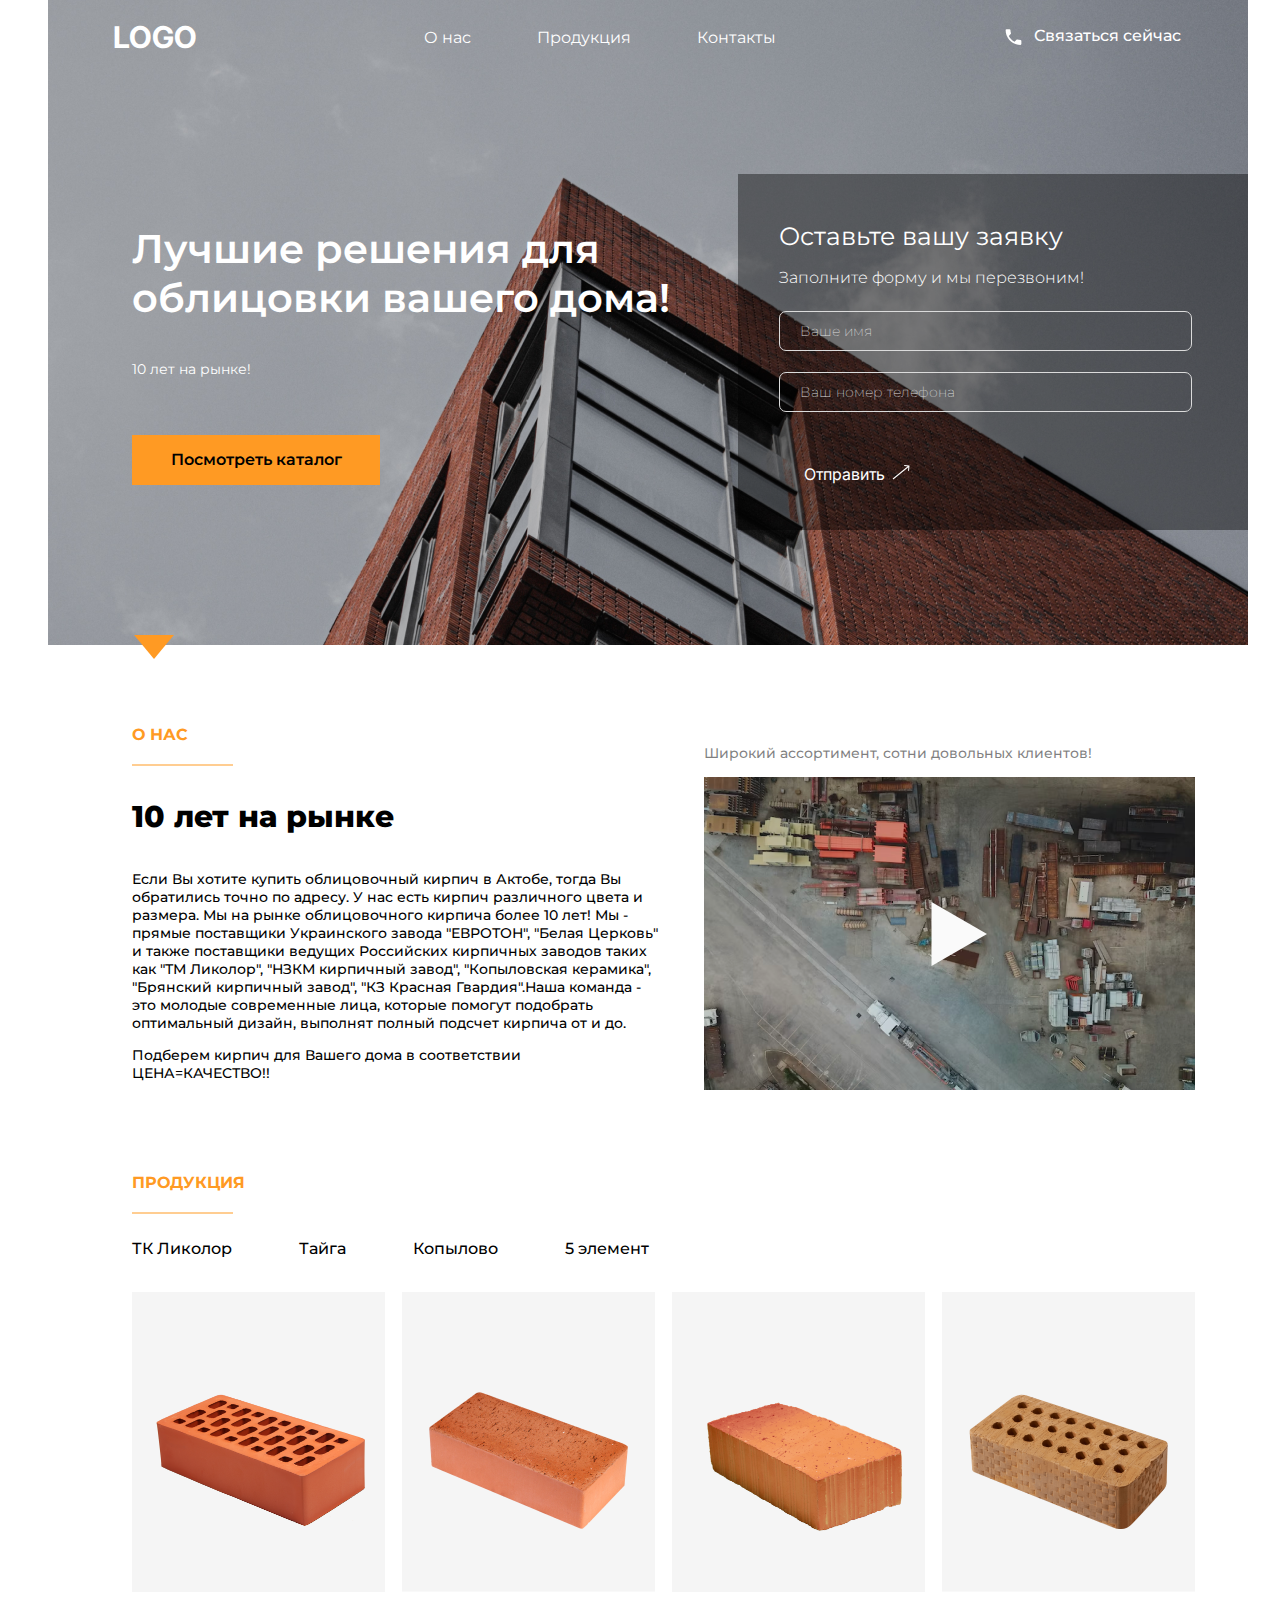
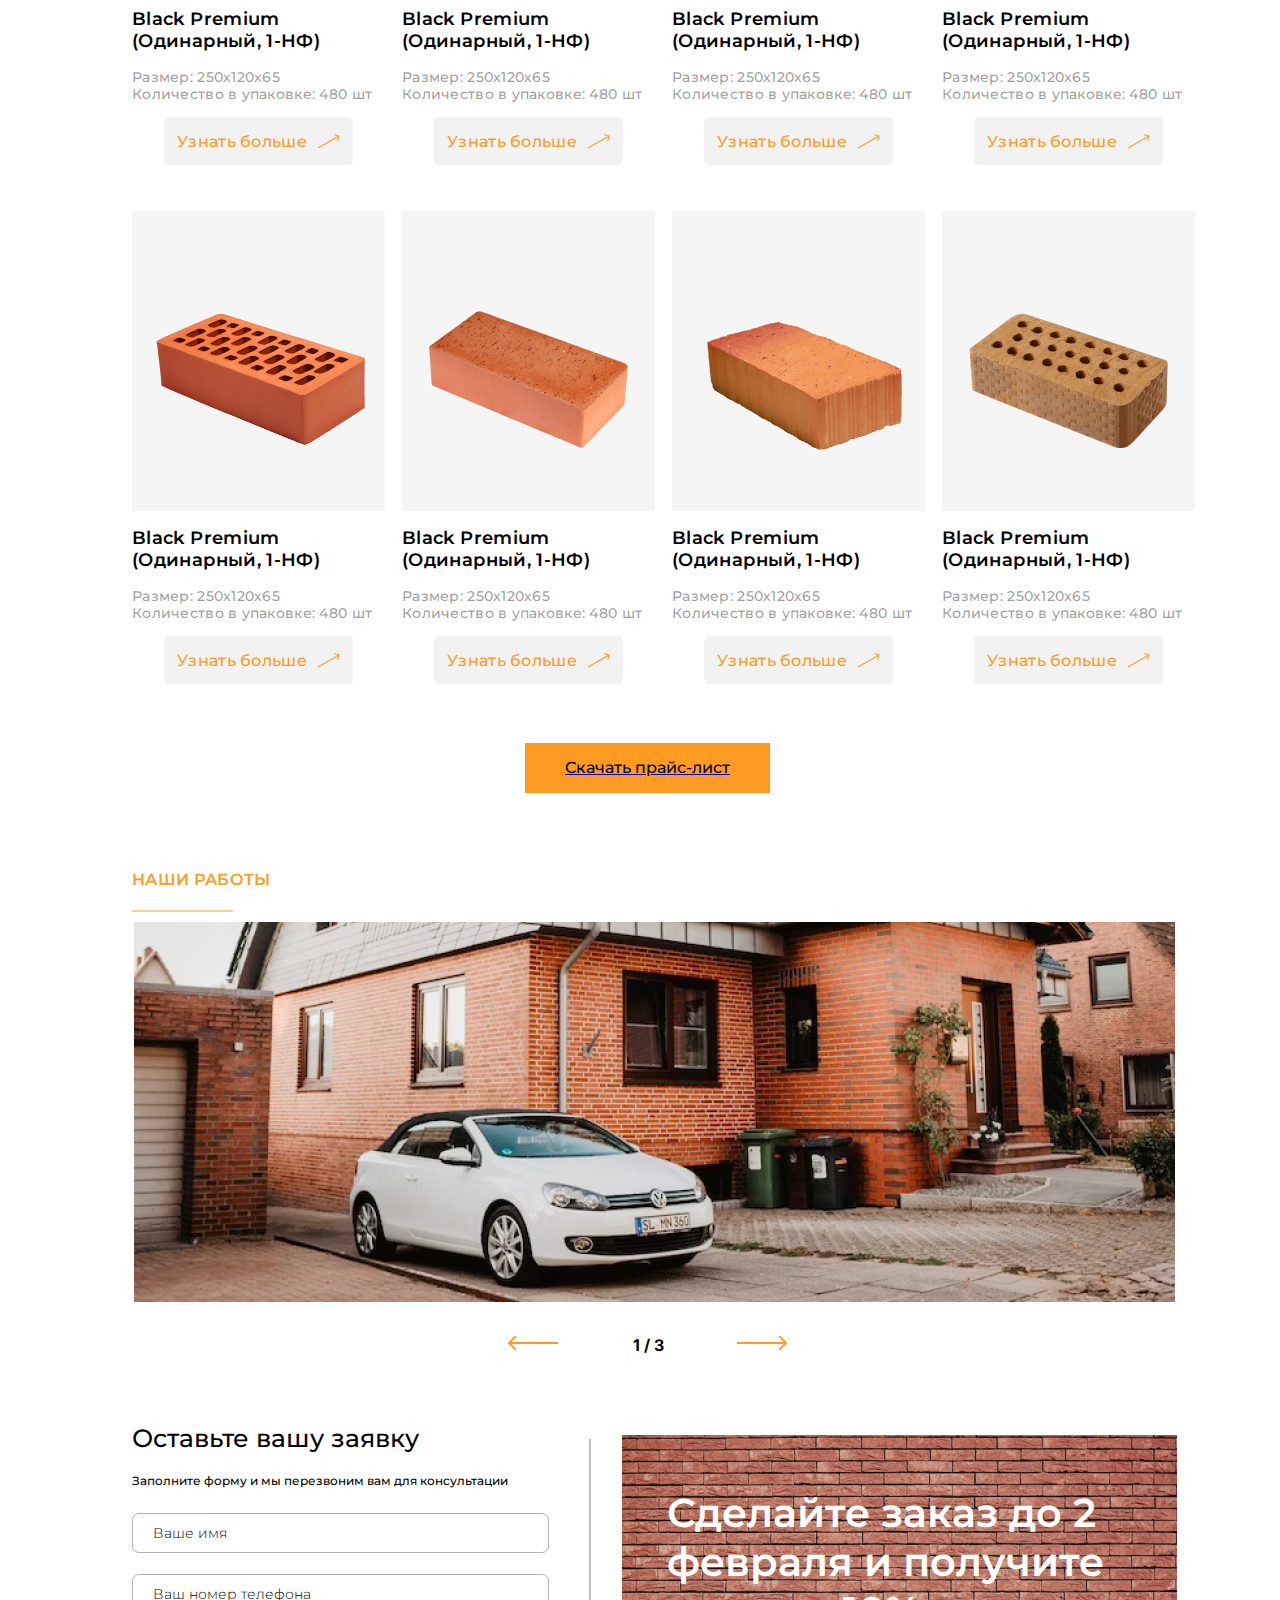
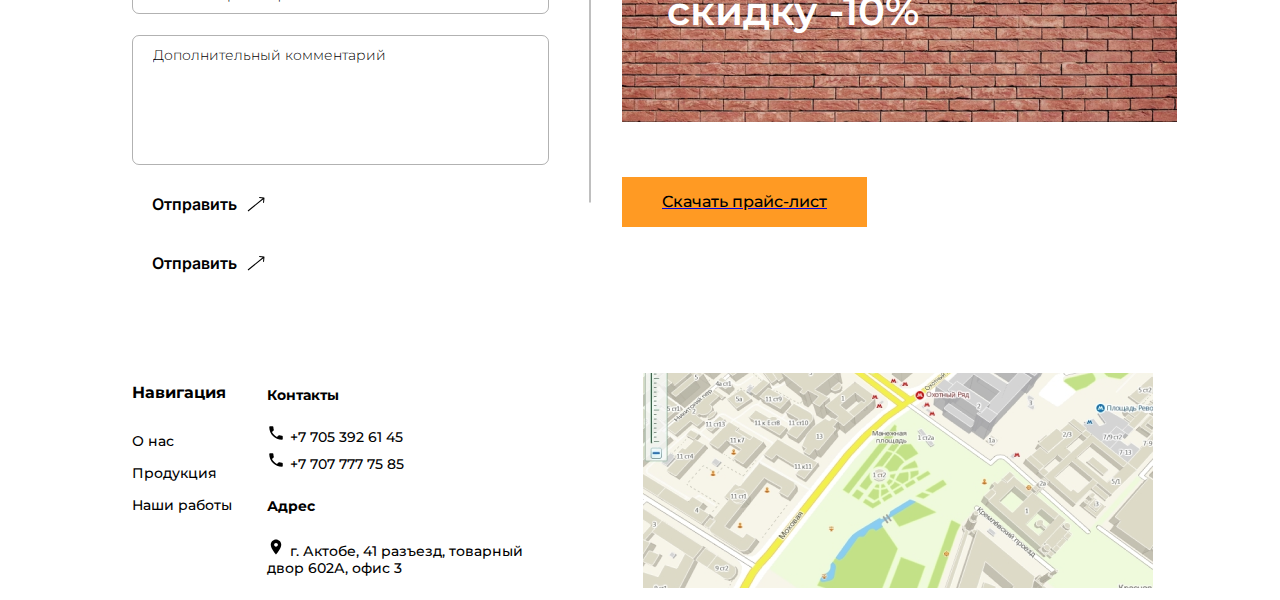
==== commit eb07ba48: "js" ====
--- a/index.html
+++ b/index.html
@@ -136,7 +136,7 @@
           </div>
         </div>
       </div>
-      <button class="products-pricelist-button">Скачать прайс-лист</button>
+      <a class="price-button-load" href="price.txt" download="price.txt"><button class="products-pricelist-button">Скачать прайс-лист</button></a>
     </div>
     <div class="ourworks" id="ourworks">
       <h1 class="ourworks-hero-text">НАШИ РАБОТЫ</h1>
@@ -151,9 +151,6 @@
         <div class="img-navbar">
           <button class="button-left-arrow"><svg class ="left-arrow" width="51" height="16" viewBox="0 0 51 16" fill="none" xmlns="http://www.w3.org/2000/svg"><path d="M0.292881 8.70711C-0.097641 8.31658 -0.097641 7.68342 0.292881 7.29289L6.65684 0.928932C7.04737 0.538408 7.68053 0.538408 8.07106 0.928932C8.46158 1.31946 8.46158 1.95262 8.07106 2.34315L2.4142 8L8.07106 13.6569C8.46158 14.0474 8.46158 14.6805 8.07106 15.0711C7.68053 15.4616 7.04737 15.4616 6.65684 15.0711L0.292881 8.70711ZM50.0102 9H0.999989V7H50.0102V9Z" fill="#FF9A23"/></svg></button>
           <div class="swiper-pagination"></div>
-          <!-- <svg class="left-circle" width="7" height="6" viewBox="0 0 7 6" fill="none" xmlns="http://www.w3.org/2000/svg"><circle cx="3.01025" cy="3" r="3" fill="#FF9A23"/></svg>
-          <svg width="7" height="6" viewBox="0 0 7 6" fill="none" xmlns="http://www.w3.org/2000/svg"><circle cx="3.01025" cy="3" r="3" fill="#FF9A23" fill-opacity="0.22"/></svg>
-          <svg class="right-circle" width="7" height="6" viewBox="0 0 7 6" fill="none" xmlns="http://www.w3.org/2000/svg"><circle cx="3.01025" cy="3" r="3" fill="#FF9A23" fill-opacity="0.22"/></svg> -->
           <button class="button-right-arrow"><svg class ="right-arrow" width="51" height="16" viewBox="0 0 51 16" fill="none" xmlns="http://www.w3.org/2000/svg"><path d="M49.7276 8.70711C50.1181 8.31658 50.1181 7.68342 49.7276 7.29289L43.3636 0.928932C42.9731 0.538408 42.3399 0.538408 41.9494 0.928932C41.5589 1.31946 41.5589 1.95262 41.9494 2.34315L47.6062 8L41.9494 13.6569C41.5589 14.0474 41.5589 14.6805 41.9494 15.0711C42.3399 15.4616 42.9731 15.4616 43.3636 15.0711L49.7276 8.70711ZM0.0102539 9H49.0205V7H0.0102539L0.0102539 9Z" fill="#FF9A23"/></svg></button>
         </div>
       </div>
@@ -168,14 +165,16 @@
             <div class="input-big-message">
           <input id="inputBigMessageBott" type="message" name="bigmessage" placeholder="Дополнительный комментарий">
             </div>
-          <a class="popup_appl_a" href="#popup_appl"><button class="review-send-button" onclick="checkFormBott(this)">Отправить<svg width="18" height="15" viewBox="0 0 18 15" fill="none" xmlns="http://www.w3.org/2000/svg"> <path d="M17.4973 1.05145C17.5258 0.776773 17.3261 0.531069 17.0514 0.502653L12.5753 0.0396072C12.3007 0.0111928 12.055 0.210827 12.0265 0.485504C11.9981 0.760181 12.1978 1.00589 12.4724 1.0343L16.4512 1.4459L16.0396 5.42466C16.0112 5.69934 16.2108 5.94504 16.4855 5.97346C16.7602 6.00187 17.0059 5.80224 17.0343 5.52756L17.4973 1.05145ZM1.3153 14.3881L17.3153 1.38806L16.6847 0.611943L0.684704 13.6119L1.3153 14.3881Z" fill="black"/></svg></button></a>
+          <div class="error_js_bottom" id="errorBott" style="color: red;"></div>
+          <a id="popupAppl-bottom" class="popup_appl_a" href="#popup_appl"><button class="review-send-button" onclick="checkFormBott(this)">Отправить<svg width="18" height="15" viewBox="0 0 18 15" fill="none" xmlns="http://www.w3.org/2000/svg"> <path d="M17.4973 1.05145C17.5258 0.776773 17.3261 0.531069 17.0514 0.502653L12.5753 0.0396072C12.3007 0.0111928 12.055 0.210827 12.0265 0.485504C11.9981 0.760181 12.1978 1.00589 12.4724 1.0343L16.4512 1.4459L16.0396 5.42466C16.0112 5.69934 16.2108 5.94504 16.4855 5.97346C16.7602 6.00187 17.0059 5.80224 17.0343 5.52756L17.4973 1.05145ZM1.3153 14.3881L17.3153 1.38806L16.6847 0.611943L0.684704 13.6119L1.3153 14.3881Z" fill="black"/></svg></button></a>
+          <button class="review-send-button" id="RWB-button" onclick="checkFormBott(this)">Отправить<svg width="18" height="15" viewBox="0 0 18 15" fill="none" xmlns="http://www.w3.org/2000/svg"> <path d="M17.4973 1.05145C17.5258 0.776773 17.3261 0.531069 17.0514 0.502653L12.5753 0.0396072C12.3007 0.0111928 12.055 0.210827 12.0265 0.485504C11.9981 0.760181 12.1978 1.00589 12.4724 1.0343L16.4512 1.4459L16.0396 5.42466C16.0112 5.69934 16.2108 5.94504 16.4855 5.97346C16.7602 6.00187 17.0059 5.80224 17.0343 5.52756L17.4973 1.05145ZM1.3153 14.3881L17.3153 1.38806L16.6847 0.611943L0.684704 13.6119L1.3153 14.3881Z" fill="black"/></svg></button>
         </div>
       </div>
       <svg width="2" height="364" viewBox="0 0 2 364" fill="none" xmlns="http://www.w3.org/2000/svg"><path d="M1 363.5V0" stroke="black" stroke-opacity="0.5"/></svg>
       <div class="review-rightside">
         <img src="img/blockwall.png" alt="zxc"/>
         <h1>Сделайте заказ до 2 февраля и получите скидку -10%</h1>
-        <button class="review-pricelist-button">Скачать прайс-лист</button>
+        <a class="price-button-load" href="price.txt" download="price.txt"><button class="review-pricelist-button">Скачать прайс-лист</button></a>
       </div>
     </div>
     <div class="footer" id="contacts">
@@ -227,7 +226,7 @@
       </div>
     </div>
   </body>
-  <noscript>включу жаву сука</noscript>
+  <noscript>включи жаву</noscript>
   <script src="https://cdn.jsdelivr.net/npm/swiper@11/swiper-bundle.min.js"></script>
   <script src="swiper.js"></script>
 </html>
